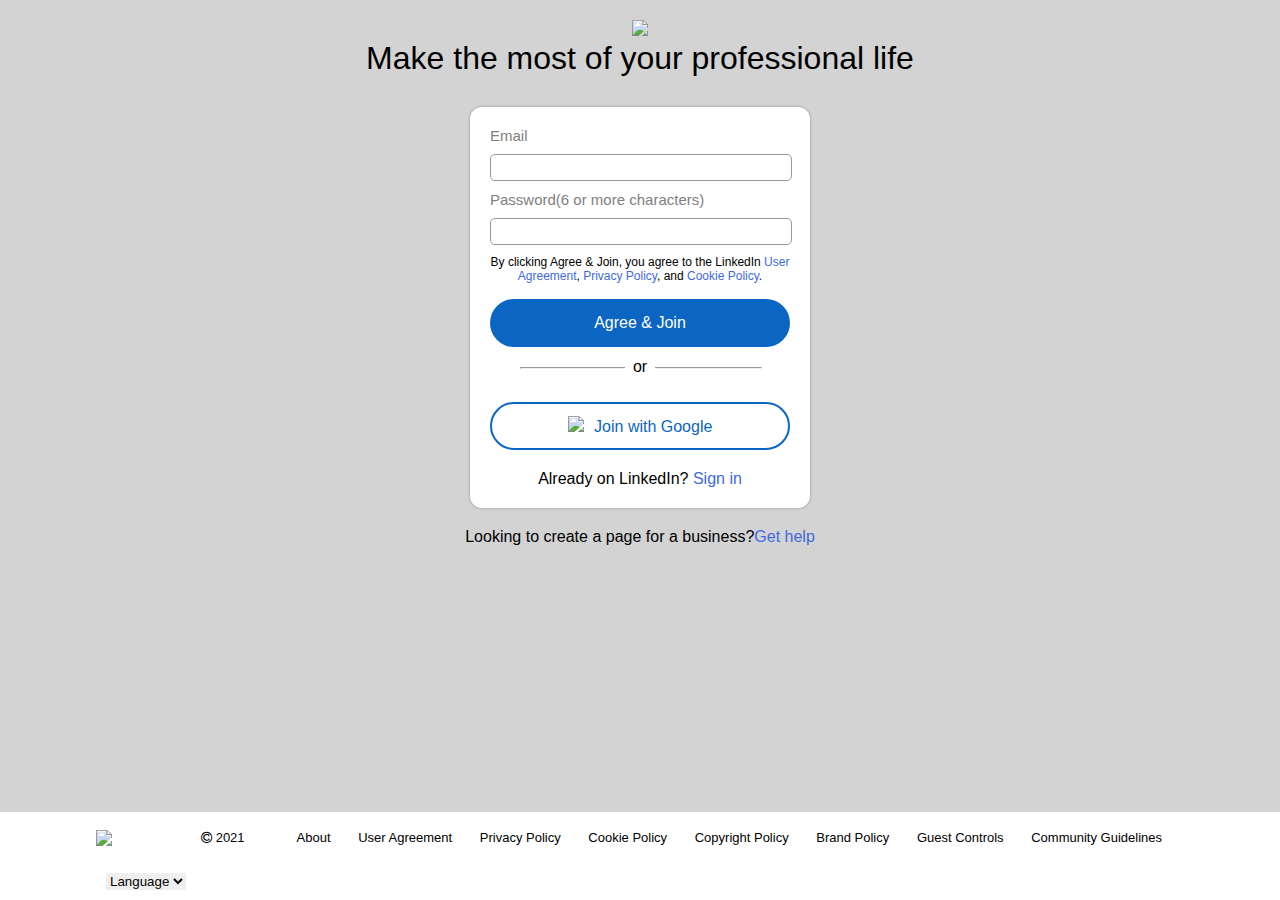
==== index.html @ 34b81288 "initial commit" ====
<!DOCTYPE html>
<html lang="en">
<head>
    <meta charset="UTF-8">
    <meta http-equiv="X-UA-Compatible" content="IE=edge">
    <meta name="viewport" content="width=device-width, initial-scale=1.0">
    <link rel="stylesheet" href="style.css">
    <link rel="stylesheet" href="https://stackpath.bootstrapcdn.com/font-awesome/4.7.0/css/font-awesome.min.css">
    <link rel="shortcut icon" href="in.ico" type="image/x-icon" sizes="32x32">
    <title>LinkedIn Join</title>
</head>
<body>
    
    <section class="intro">
        <img src="logo.png">
        <h1>Make the most of your professional life</h1>
    </section>

    <section class="sign-in">
        <div class="sign-in-form">
            <form>
               <p class="title">Email</p>
               <input type="email" class="input-box" required>
               <p class="title">Password(6 or more characters)</p>
               <input type="password" class="input-box" required>
               <p class="terms">By clicking Agree & Join, you agree to the LinkedIn <a href="" class="link">User Agreement</a>, 
                <a href="" class="link">Privacy Policy</a>, and <a href="" class="link">Cookie Policy</a>.</p>
                <button type="button" class="submit-btn">Agree & Join</button>
                <hr>
                <p class="or">or</p>
                <button type="button" class="join-btn"> 
                    <img src="google.png" class="photo">
                    <span class="join">Join with Google</span>
                </button>
                <p>Already on LinkedIn? <a href="signIn.html" class="link">Sign in</a></p>
            </form>
        </div>
        <p class="search">Looking to create a page for a business? <a href="" class="link">Get help</a></p>
    </section>

    <footer>
        <div class="row">
            <img src="logoFooter.png">
            <span class="text"><i class="fa fa-copyright"></i> 2021</span>
            <div class="col">
                <a href="">About</a>
                <a href="">User Agreement</a>
                <a href="">Privacy Policy</a>
                <a href="">Cookie Policy</a>
                <a href="">Copyright Policy</a>
                <a href="">Brand Policy</a>
                <a href="">Guest Controls</a>
                <a href="">Community Guidelines</a>
            </div>
            <div class="col">
                <select class="select">
                    <option hidden>Language</option>
                    <option value="English">English</option>
                    <option value="English">French</option>
                    <option value="English">Arabic</option>
                    <option value="English">Spanish</option>
                    <option value="English">German</option>
                    <option value="English">Russian</option>
                </select>
            </div>
        </div>
    </footer>

</body>
</html>
---- style.css ----
*{
    margin: 0;
    padding: 0;
    font-family: Arial, Helvetica, sans-serif;
}

body{
    background-color: lightgray;
    
}

.intro{
    text-align: center;
    margin-top: 20px;
    
}

.intro img{
    width: 8%;
}

.intro h1{
    font-size: 32px;
    font-weight: lighter;
}

.sign-in-form{
    width: 300px;
    box-shadow: 0 0 3px rgba(0, 0, 0, 0.3);
    background:#fff;
    border-radius: 12px;
    padding: 20px;
    margin: 30px auto 0;
    text-align:center;
}

.title{
    text-align: left;
    font-size: 15px;
    color: gray;
}

.input-box{
    border-radius: 5px;
    padding: 10px;
    margin: 10px 0;
    width: 280px;
    height: 5px;
    border: 1px solid #999;
    outline: none;
}
.terms{
    font-size: 12px;
    font-weight: lighter;
}

.submit-btn{
    width: 300px;
    height: 48px;
    border-radius: 24px;
    border: none;
    font-size: 16px;
    margin: 16px 0 20px;
    padding: 0 16px;
    color: #fff;
    background:#0a66c2;
}
.submit-btn:hover{
    background: rgba(3, 28, 136, 0.87);
    cursor: pointer;
}

span{
    padding-left: 6px;
    padding-top: -30px;
}
.photo{
    padding-top: -200px;
}

hr{
    width: 80%;
    margin-left: 30px;
}
.or{
    margin: -11px auto 10px;

    background: #fff;
    width: 30px;
}

.join-btn{
    width: 300px;
    height: 48px;
    background: #fff;
    border-radius: 24px;
    border-color: #0a66c2;
    border-style: solid;
    font-size: 16px;
    margin: 16px 0 20px;
    padding: 0 16px;
    color: #0a66c2;
}
.photo{
    width: 8%;
}
.join-btn:hover{
    background: rgb(240, 247, 250);
}
.sp-link{
    text-decoration: none;
    color: royalblue;
}
.link{
    text-decoration: none;
    color: royalblue;
}
.search{
    display: flex;
    justify-content: center;
    margin-top: 20px;
}

footer{
    width: 100%;
    position: absolute;
    bottom: 0;
    background: #fff;
    color: black;
    font-size: 13px;
}
.row{
    width: 85%;
    margin: auto;
    display: flex;
    position: relative;
    flex-wrap: wrap;
    align-items: center;
    justify-content: space-between;
}
img{
    width: 8%;
}
.text{
    margin-left: -18px;
}
.col{
    padding: 10px;
}
.col a{
    text-decoration: none;
    color: black;
    display: inline-block;
    position: relative;
    padding: 8px 12px;
}

.select{
    border: none;
    cursor: pointer;
}
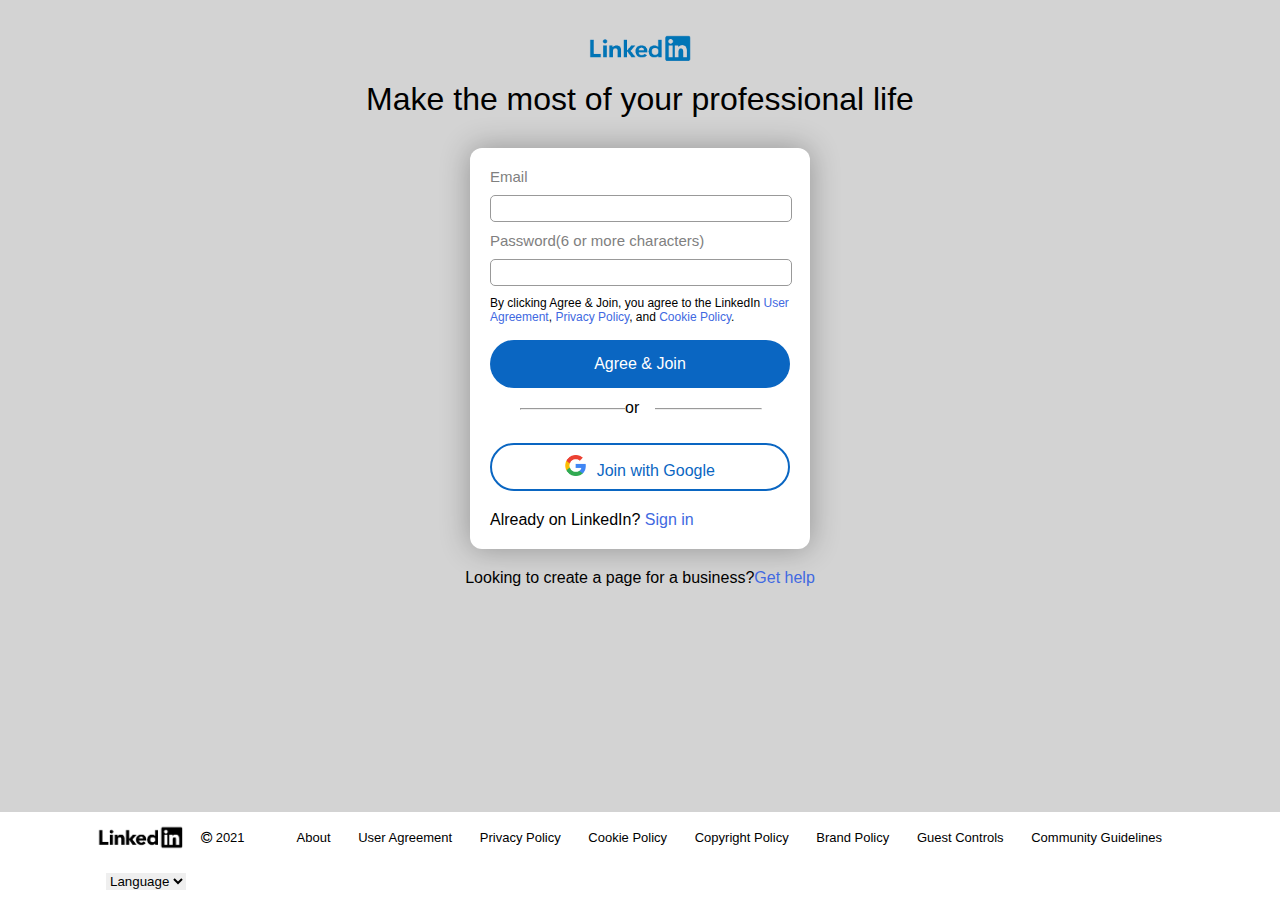
==== commit 2a6bea53: "modify commit" ====
--- a/index.html
+++ b/index.html
@@ -9,15 +9,15 @@
     <link rel="shortcut icon" href="in.ico" type="image/x-icon" sizes="32x32">
     <title>LinkedIn Join</title>
 </head>
-<body>
+<body id="first">
     
     <section class="intro">
         <img src="logo.png">
         <h1>Make the most of your professional life</h1>
     </section>
 
-    <section class="sign-in">
-        <div class="sign-in-form">
+    <section class="join">
+        <div class="join-form">
             <form>
                <p class="title">Email</p>
                <input type="email" class="input-box" required>
--- a/style.css
+++ b/style.css
@@ -4,7 +4,7 @@
     font-family: Arial, Helvetica, sans-serif;
 }
 
-body{
+#first{
     background-color: lightgray;
     
 }
@@ -24,14 +24,14 @@
     font-weight: lighter;
 }
 
-.sign-in-form{
-    width: 300px;
-    box-shadow: 0 0 3px rgba(0, 0, 0, 0.3);
+.join-form{
+    width: 300px;
+    box-shadow: 0 0 30px rgba(0, 0, 0, 0.3);
     background:#fff;
     border-radius: 12px;
     padding: 20px;
     margin: 30px auto 0;
-    text-align:center;
+    text-align: center;
 }
 
 .title{
@@ -107,10 +107,7 @@
 .join-btn:hover{
     background: rgb(240, 247, 250);
 }
-.sp-link{
-    text-decoration: none;
-    color: royalblue;
-}
+
 .link{
     text-decoration: none;
     color: royalblue;
@@ -158,4 +155,53 @@
 .select{
     border: none;
     cursor: pointer;
+}
+
+/*------------------------------------------- sign in page -----------------------------------------------*/
+.content img{
+    margin-left: 3%;
+}
+
+.sign-in-form{
+    width: 300px;
+    box-shadow: 0 0 8px rgba(0, 0, 0, 0.3);
+    background:#fff;
+    border-radius: 12px;
+    padding: 20px;
+    margin: 30px auto 0;
+    text-align:center;
+}
+.sign-in-form h1, p{
+    text-align: left;
+}
+
+.input-box1{
+    border-radius: 5px;
+    padding: 10px;
+    margin: 10px 0;
+    width: 280px;
+    height: 30px;
+    font-size: 16px;
+    border: 1px solid #999;
+    outline: none;
+}
+
+.link1{
+    text-decoration: none;
+    color: royalblue;
+}
+
+.join-btn1{
+    width: 300px;
+    height: 48px;
+    background: #fff;
+    border-radius: 24px;
+    border-color: black;
+    font-size: 16px;
+    margin: 16px 0 20px;
+    padding: 0 16px;
+    color: #626466;
+}
+.join-btn1:hover{
+    background: rgba(57, 59, 59, 0.1);
 }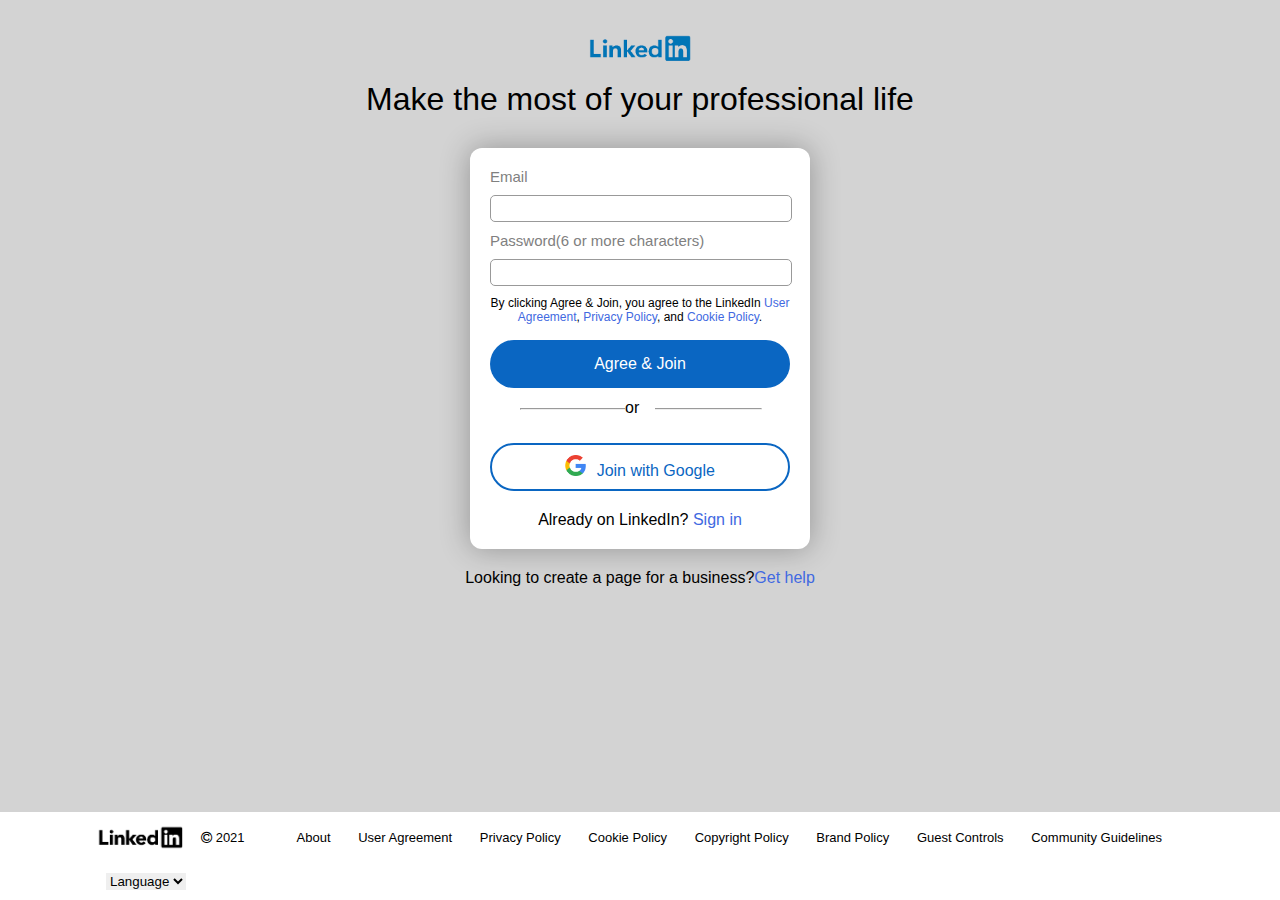
==== commit 45d507ea: "modification commit" ====
--- a/index.html
+++ b/index.html
@@ -32,7 +32,7 @@
                     <img src="google.png" class="photo">
                     <span class="join">Join with Google</span>
                 </button>
-                <p>Already on LinkedIn? <a href="signIn.html" class="link">Sign in</a></p>
+                <p class="choice">Already on LinkedIn? <a href="signIn.html" class="link">Sign in</a></p>
             </form>
         </div>
         <p class="search">Looking to create a page for a business? <a href="" class="link">Get help</a></p>
--- a/style.css
+++ b/style.css
@@ -52,6 +52,7 @@
 .terms{
     font-size: 12px;
     font-weight: lighter;
+    text-align: center;
 }
 
 .submit-btn{
@@ -68,6 +69,9 @@
 .submit-btn:hover{
     background: rgba(3, 28, 136, 0.87);
     cursor: pointer;
+}
+.choice{
+    text-align: center;
 }
 
 span{
@@ -189,6 +193,9 @@
 .link1{
     text-decoration: none;
     color: royalblue;
+    position: relative;
+    margin-top: 8px;
+    display: inline;
 }
 
 .join-btn1{
@@ -204,4 +211,27 @@
 }
 .join-btn1:hover{
     background: rgba(57, 59, 59, 0.1);
+}
+
+@media only screen and (max-width: 700px){
+    .content img{
+        margin-top: 10px;
+        width: 25%;
+    }
+    .sign-in-form{
+        margin-top: -10px;
+        box-shadow: none;   
+    }
+    .sign-in-form h1{
+        font-size: 50px;
+    }
+    .link1{
+        text-align: left;
+    }
+    footer{
+        display: none;
+    }
+    .row{
+        display: none;
+    }
 }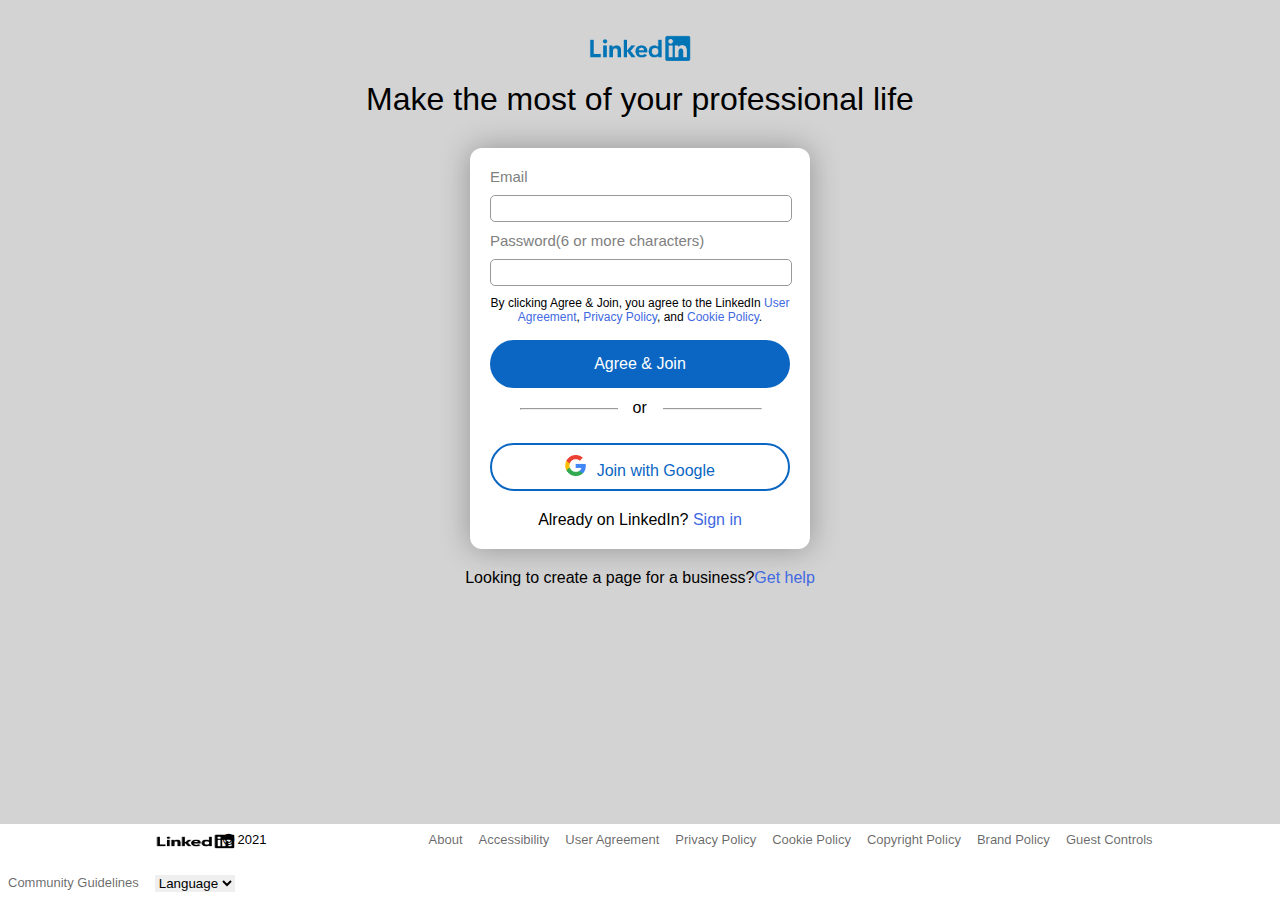
==== commit 8885bd77: "modifications" ====
--- a/index.html
+++ b/index.html
@@ -38,21 +38,42 @@
         <p class="search">Looking to create a page for a business? <a href="" class="link">Get help</a></p>
     </section>
 
-    <footer>
-        <div class="row">
-            <img src="logoFooter.png">
-            <span class="text"><i class="fa fa-copyright"></i> 2021</span>
-            <div class="col">
+
+    <footer class="footer">
+        <ul class="list">
+            <li class="item">
+                <img src="logoFooter.png">
+                <span class="text"><i class="fa fa-copyright"></i> 2021</span>
+            </li>
+            <li class="item">
                 <a href="">About</a>
+            </li>
+            <li class="item">
+                <a href="">Accessibility</a>
+            </li>
+            <li class="item">
                 <a href="">User Agreement</a>
+            </li>
+            <li class="item">
                 <a href="">Privacy Policy</a>
+            </li>
+            <li class="item">
                 <a href="">Cookie Policy</a>
+            </li>
+            <li class="item">
                 <a href="">Copyright Policy</a>
+            </li>
+            <li class="item">
                 <a href="">Brand Policy</a>
+            </li>
+            <li class="item">
                 <a href="">Guest Controls</a>
+            </li>
+            <li class="item">
                 <a href="">Community Guidelines</a>
-            </div>
-            <div class="col">
+            </li>
+            
+            <li class="item">
                 <select class="select">
                     <option hidden>Language</option>
                     <option value="English">English</option>
@@ -62,9 +83,9 @@
                     <option value="English">German</option>
                     <option value="English">Russian</option>
                 </select>
-            </div>
-        </div>
+            </li>
+        </ul>
     </footer>
-
+   
 </body>
 </html>--- a/style.css
+++ b/style.css
@@ -88,7 +88,7 @@
 }
 .or{
     margin: -11px auto 10px;
-
+    padding-left: 15px;
     background: #fff;
     width: 30px;
 }
@@ -122,43 +122,68 @@
     margin-top: 20px;
 }
 
-footer{
+.footer{
     width: 100%;
-    position: absolute;
-    bottom: 0;
-    background: #fff;
-    color: black;
-    font-size: 13px;
-}
-.row{
-    width: 85%;
-    margin: auto;
+    background: #fff;
+}
+.list{
     display: flex;
+    flex-wrap: wrap;
+    height: auto;
+    justify-content: flex-start;
+    min-height: 50px;
+    margin: 0 auto;
+    list-style: none;
+}
+.item{
+    display: flex;
+    flex-shrink: 0;
+    justify-content: center;
+    padding: 8px;
     position: relative;
-    flex-wrap: wrap;
-    align-items: center;
-    justify-content: space-between;
-}
-img{
-    width: 8%;
-}
-.text{
-    margin-left: -18px;
-}
-.col{
-    padding: 10px;
-}
-.col a{
+    text-align: left;
+}
+.item img{
+    width: 20%;
+    height: 70%;
+}
+.item a{
+    color: rgba(0, 0, 0, 0.6);
     text-decoration: none;
-    color: black;
-    display: inline-block;
-    position: relative;
-    padding: 8px 12px;
-}
-
+}
 .select{
     border: none;
     cursor: pointer;
+}
+
+@media only screen and (max-width: 700px){
+    #first{
+        background: #fff;
+    }
+    .intro{
+        margin-top: 10px;
+    }
+    .intro img{
+        width: 15%;
+    }
+    .intro h1{
+        font-size: 22px;
+    }
+    .join-form{
+        margin-top: -10px;
+        box-shadow: none;
+        width: 90%;
+    }
+    .input-box{
+        width: 95%;
+    }
+    .title{
+        font-size: 12px;
+    }
+    .submit-btn{
+        margin-top: 5px;
+        padding-top: 10px;
+    }
 }
 
 /*------------------------------------------- sign in page -----------------------------------------------*/
@@ -190,12 +215,13 @@
     outline: none;
 }
 
+.forget{
+    margin-top: 12px;
+    margin-bottom: -8px;
+}
 .link1{
     text-decoration: none;
     color: royalblue;
-    position: relative;
-    margin-top: 8px;
-    display: inline;
 }
 
 .join-btn1{
@@ -213,6 +239,45 @@
     background: rgba(57, 59, 59, 0.1);
 }
 
+footer{
+    width: 100%;
+    position: absolute;
+    bottom: 0;
+    background: #fff;
+    color: black;
+    font-size: 13px;
+}
+.row1{
+    width: 85%;
+    margin: auto;
+    display: flex;
+    position: relative;
+    flex-wrap: wrap;
+    align-items: center;
+    justify-content: space-between;
+}
+img{
+    width: 8%;
+}
+.text{
+    margin-left: -18px;
+}
+.col1{
+    padding: 10px;
+}
+.col1 a{
+    text-decoration: none;
+    color: black;
+    display: inline-block;
+    position: relative;
+    padding: 8px 12px;
+}
+
+.select{
+    border: none;
+    cursor: pointer;
+}
+
 @media only screen and (max-width: 700px){
     .content img{
         margin-top: 10px;
@@ -224,14 +289,12 @@
     }
     .sign-in-form h1{
         font-size: 50px;
+        margin-bottom: 6px;
     }
     .link1{
         text-align: left;
     }
-    footer{
+    .row1{
         display: none;
     }
-    .row{
-        display: none;
-    }
 }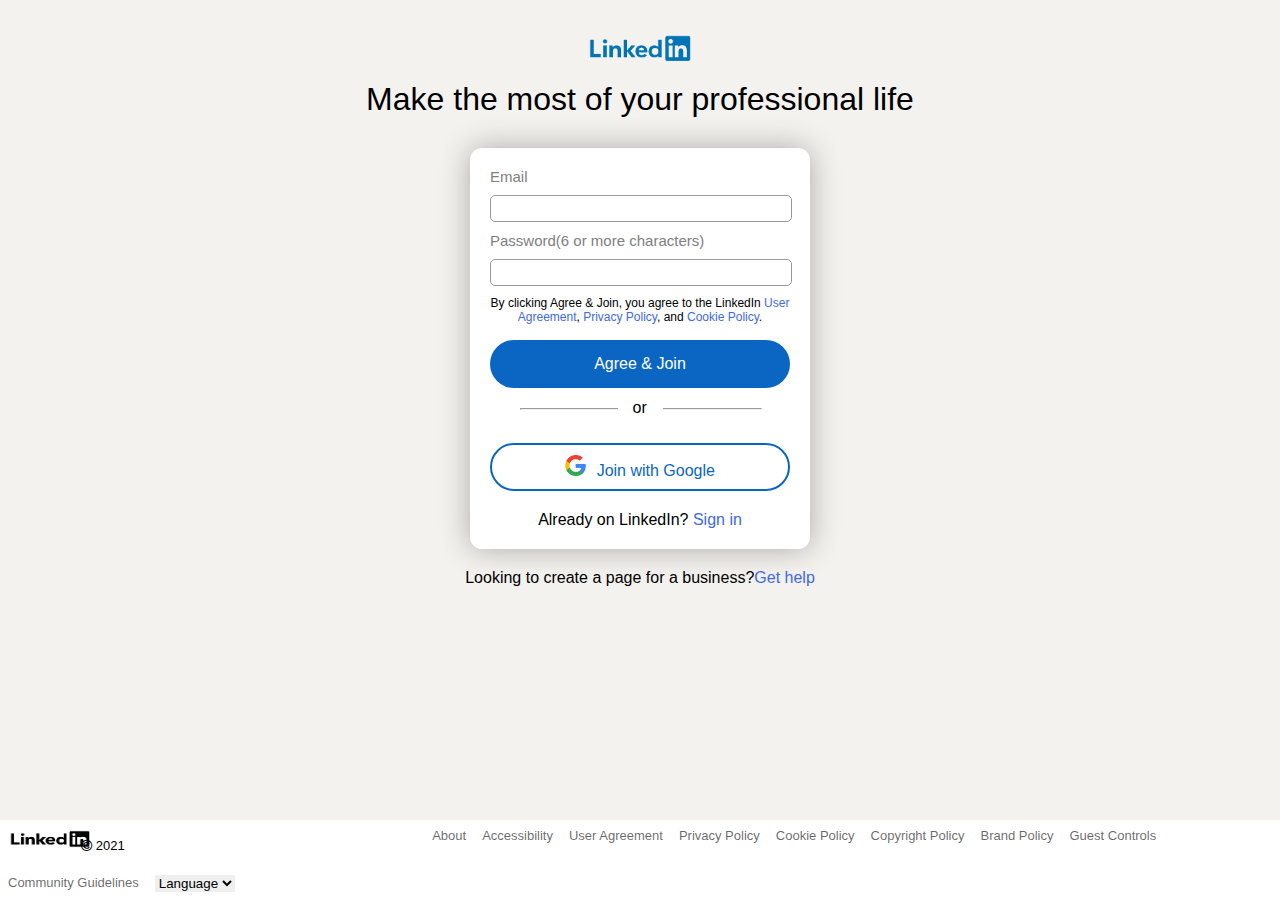
==== commit eb9fca5a: "added featues" ====
--- a/index.html
+++ b/index.html
@@ -40,48 +40,48 @@
 
 
     <footer class="footer">
-        <ul class="list">
-            <li class="item">
+        <ul class="footer-list">
+            <li class="footer-item">
                 <img src="logoFooter.png">
                 <span class="text"><i class="fa fa-copyright"></i> 2021</span>
             </li>
-            <li class="item">
+            <li class="footer-item">
                 <a href="">About</a>
             </li>
-            <li class="item">
+            <li class="footer-item">
                 <a href="">Accessibility</a>
             </li>
-            <li class="item">
+            <li class="footer-item">
                 <a href="">User Agreement</a>
             </li>
-            <li class="item">
+            <li class="footer-item">
                 <a href="">Privacy Policy</a>
             </li>
-            <li class="item">
+            <li class="footer-item">
                 <a href="">Cookie Policy</a>
             </li>
-            <li class="item">
+            <li class="footer-item">
                 <a href="">Copyright Policy</a>
             </li>
-            <li class="item">
+            <li class="footer-item">
                 <a href="">Brand Policy</a>
             </li>
-            <li class="item">
+            <li class="footer-item">
                 <a href="">Guest Controls</a>
             </li>
-            <li class="item">
+            <li class="footer-item">
                 <a href="">Community Guidelines</a>
             </li>
             
-            <li class="item">
+            <li class="footer-item">
                 <select class="select">
                     <option hidden>Language</option>
                     <option value="English">English</option>
-                    <option value="English">French</option>
-                    <option value="English">Arabic</option>
-                    <option value="English">Spanish</option>
-                    <option value="English">German</option>
-                    <option value="English">Russian</option>
+                    <option value="French">French</option>
+                    <option value="Arabic">Arabic</option>
+                    <option value="Spanish">Spanish</option>
+                    <option value="German">German</option>
+                    <option value="Russian">Russian</option>
                 </select>
             </li>
         </ul>
--- a/style.css
+++ b/style.css
@@ -5,7 +5,7 @@
 }
 
 #first{
-    background-color: lightgray;
+    background-color: #F3F2EF;
     
 }
 
@@ -126,7 +126,7 @@
     width: 100%;
     background: #fff;
 }
-.list{
+.footer-list{
     display: flex;
     flex-wrap: wrap;
     height: auto;
@@ -135,19 +135,19 @@
     margin: 0 auto;
     list-style: none;
 }
-.item{
-    display: flex;
+.footer-item{
+    display: inline-block;
     flex-shrink: 0;
     justify-content: center;
     padding: 8px;
     position: relative;
     text-align: left;
 }
-.item img{
+.footer-item img{
     width: 20%;
     height: 70%;
 }
-.item a{
+.footer-item a{
     color: rgba(0, 0, 0, 0.6);
     text-decoration: none;
 }
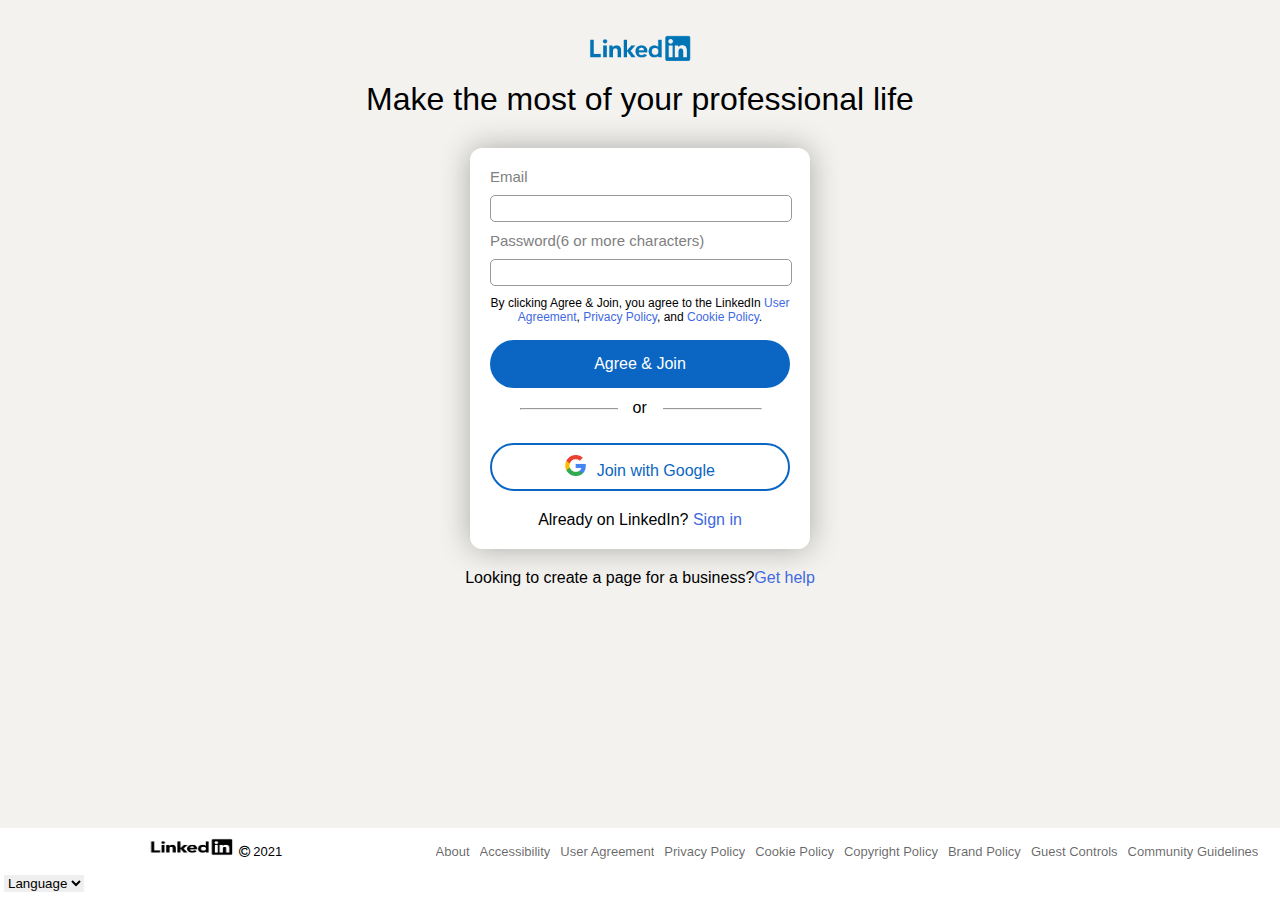
==== commit 28957229: "added more features" ====
--- a/index.html
+++ b/index.html
@@ -46,31 +46,31 @@
                 <span class="text"><i class="fa fa-copyright"></i> 2021</span>
             </li>
             <li class="footer-item">
-                <a href="">About</a>
+                <a href="" class="footer-link">About</a>
             </li>
             <li class="footer-item">
-                <a href="">Accessibility</a>
+                <a href="" class="footer-link">Accessibility</a>
             </li>
             <li class="footer-item">
-                <a href="">User Agreement</a>
+                <a href="" class="footer-link">User Agreement</a>
             </li>
             <li class="footer-item">
-                <a href="">Privacy Policy</a>
+                <a href="" class="footer-link">Privacy Policy</a>
             </li>
             <li class="footer-item">
-                <a href="">Cookie Policy</a>
+                <a href="" class="footer-link">Cookie Policy</a>
             </li>
             <li class="footer-item">
-                <a href="">Copyright Policy</a>
+                <a href="" class="footer-link">Copyright Policy</a>
             </li>
             <li class="footer-item">
-                <a href="">Brand Policy</a>
+                <a href="" class="footer-link">Brand Policy</a>
             </li>
             <li class="footer-item">
-                <a href="">Guest Controls</a>
+                <a href="" class="footer-link">Guest Controls</a>
             </li>
             <li class="footer-item">
-                <a href="">Community Guidelines</a>
+                <a href="" class="footer-link">Community Guidelines</a>
             </li>
             
             <li class="footer-item">
--- a/style.css
+++ b/style.css
@@ -132,24 +132,32 @@
     height: auto;
     justify-content: flex-start;
     min-height: 50px;
-    margin: 0 auto;
+    margin: 4px auto;
     list-style: none;
 }
 .footer-item{
-    display: inline-block;
+    display: flex;
     flex-shrink: 0;
     justify-content: center;
-    padding: 8px;
+    padding: 4px;
     position: relative;
     text-align: left;
+}
+.text{
+    padding: 8px 0 8px 24px;
 }
 .footer-item img{
     width: 20%;
     height: 70%;
 }
-.footer-item a{
+.footer-link{
     color: rgba(0, 0, 0, 0.6);
     text-decoration: none;
+    display: flex;
+    align-items: center;
+    word-break: break-word;
+    overflow: hidden;
+    margin: 1px;
 }
 .select{
     border: none;
